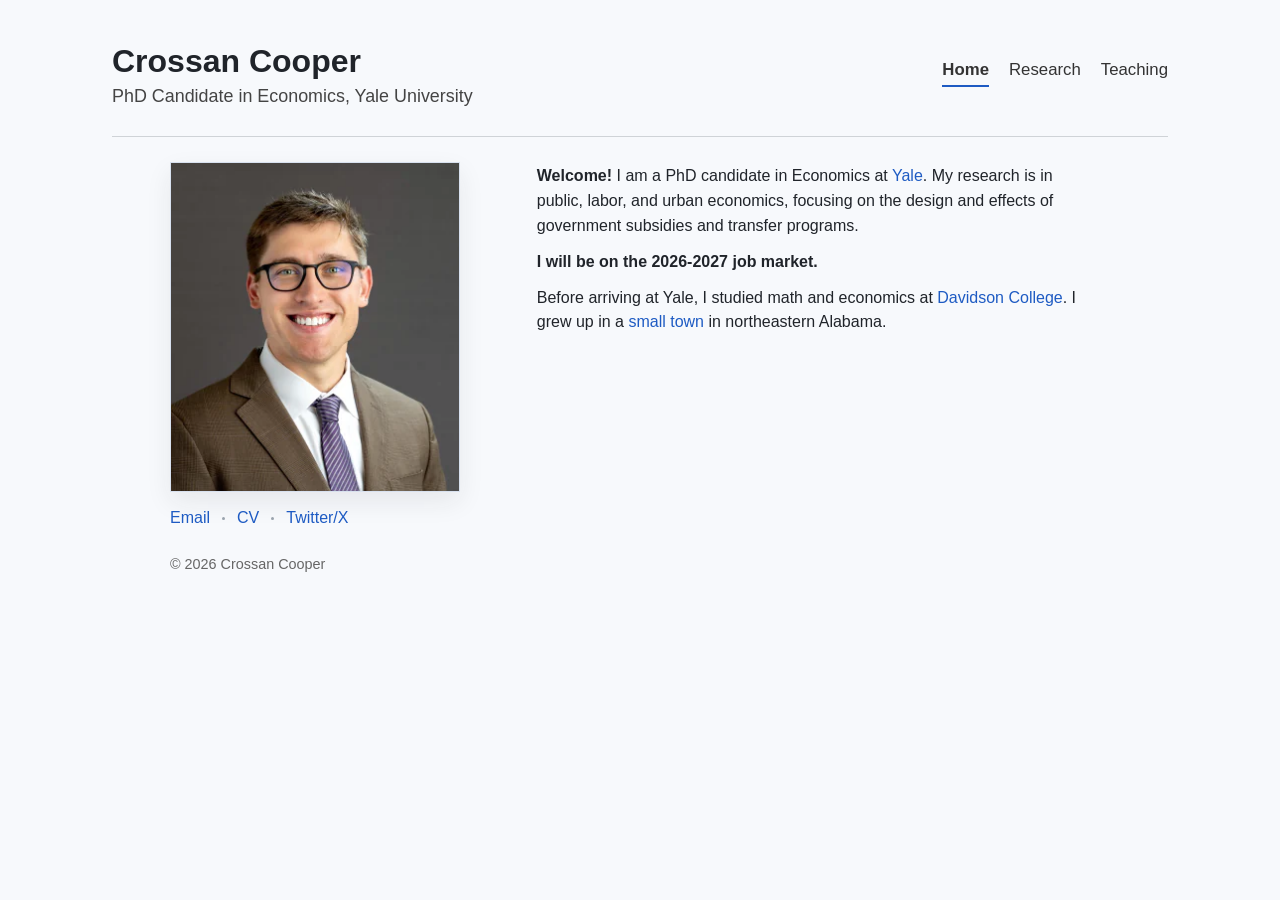
==== index.html @ 5ba70d5b "Update research summary" ====
<!DOCTYPE html>
<html lang="en">
<head>
  <meta charset="UTF-8" />
  <meta name="viewport" content="width=device-width, initial-scale=1.0" />
  <meta name="description" content="Academic website of Crossan Cooper" />
  <title>Crossan Cooper | Home</title>
  <link rel="stylesheet" href="styles.css" />
</head>
<body>
  <div class="page-wrap">
    <header class="site-header">
      <div class="identity">
        <h1><a href="index.html">Crossan Cooper</a></h1>
        <p class="identity-title">PhD Candidate in Economics,<span class="title-break"> Yale University</span></p>
      </div>
      <nav class="top-nav">
        <a class="current" href="index.html">home</a>
        <a href="research.html">research</a>
        <a href="teaching.html">teaching</a>
      </nav>
    </header>

    <div class="header-rule"></div>

    <main class="main-content">
      <section class="home-intro">
        <div class="home-media">
          <img
            src="Crossan_Cooper-580.webp"
            srcset="Crossan_Cooper-290.webp 290w, Crossan_Cooper-580.webp 580w"
            sizes="(max-width: 720px) 240px, 290px"
            width="290"
            height="330"
            alt="Crossan Cooper"
            decoding="async"
            fetchpriority="high"
          />
          <ul class="contact-list">
            <li><a href="mailto:crossan.cooper@yale.edu">Email</a></li>
            <li><a href="resumes/Cooper_Crossan_CV.pdf" target="_blank" rel="noreferrer">CV</a></li>
            <li><a href="https://twitter.com/crossan_you_up" target="_blank" rel="noreferrer">Twitter/X</a></li>
          </ul>
        </div>
        <div class="home-copy">
          <p>
  <strong>Welcome!</strong> I am a PhD candidate in Economics at
  <a href="https://economics.yale.edu/" target="_blank" rel="noreferrer">Yale</a>. My research is in public, labor, and urban economics, focusing on the design and effects of government subsidies and transfer programs.</p>


  <p>
  <strong>I will be on the 2026-2027 job market.</strong> 
</p>

          <p>
            Before arriving at Yale, I studied math and economics at
            <a href="https://www.davidson.edu/" target="_blank" rel="noreferrer">Davidson College</a>. I grew up in
            a <a href="https://alabama.travel/article/alabamas-hidden-gem-scottsboro" target="_blank" rel="noreferrer">small town</a>
            in northeastern Alabama.
          </p>
        </div>
      </section>
    </main>

    <footer>
      <p>&copy; <span id="year"></span> Crossan Cooper</p>
    </footer>
  </div>

  <script src="script.js"></script>
</body>
</html>
---- styles.css ----
* {
  box-sizing: border-box;
}

html,
body {
  margin: 0;
  padding: 0;
}

body {
  font-family: -apple-system, BlinkMacSystemFont, "Segoe UI", Roboto, Helvetica, Arial, sans-serif;
  color: #20242a;
  background: #f7f9fc;
  line-height: 1.55;
  font-size: 16px;
}

a {
  color: #1e5bc3;
  text-decoration: none;
  text-underline-offset: 0.16em;
}

a:hover,
a:focus {
  color: #17458f;
  text-decoration: underline;
}

.page-wrap {
  max-width: 1120px;
  margin: 0 auto;
  padding: 2.75rem 2rem 2rem;
}

.site-header {
  display: flex;
  justify-content: space-between;
  align-items: flex-start;
  gap: 1.5rem;
}

.identity h1 {
  margin: 0;
  font-size: clamp(1.55rem, 2.5vw, 2.2rem);
  line-height: 1.1;
  color: #20242a;
  font-weight: 700;
}

.identity h1 a {
  color: inherit;
  text-decoration: none;
}

.identity h1 a:hover,
.identity h1 a:focus {
  color: #1e5bc3;
  text-decoration: none;
}

.identity p {
  margin: 0.4rem 0 0;
  font-size: clamp(0.95rem, 1.4vw, 1.35rem);
  line-height: 1.2;
  color: #444;
}

.identity-title {
  white-space: nowrap;
}

.title-break {
  white-space: nowrap;
}

.top-nav {
  margin-left: auto;
  padding-top: 0.8rem;
  display: flex;
  flex-wrap: wrap;
  justify-content: flex-end;
  row-gap: 0.25rem;
}

.top-nav a {
  text-decoration: none;
  margin-left: 1.25rem;
  padding-bottom: 0.16rem;
  border-bottom: 2px solid transparent;
  font-size: clamp(1.05rem, 1.1vw, 1.35rem);
  color: #333;
  text-transform: capitalize;
}

.top-nav a:hover,
.top-nav a:focus {
  border-bottom-color: #9db4d8;
  color: #1e5bc3;
  text-decoration: none;
}

.top-nav a.current {
  text-decoration: none;
  font-weight: 600;
  border-bottom-color: #1e5bc3;
}

.header-rule {
  margin-top: 1.8rem;
  border-bottom: 1px solid #cfd3d7;
}

.main-content {
  max-width: 940px;
  margin: 0 auto;
  padding-top: 1.6rem;
}

.main-content.centered-content {
  margin: 0 auto;
}

.home-intro {
  display: grid;
  grid-template-columns: 290px minmax(0, 1fr);
  gap: clamp(2rem, 6vw, 5rem);
  align-items: start;
}

.home-intro img {
  width: 290px;
  height: auto;
  object-fit: cover;
  display: block;
  border: 1px solid #d8e1ef;
  box-shadow: 0 10px 24px rgba(32, 36, 42, 0.08);
}

.contact-list {
  list-style: none;
  margin: 0.85rem 0 0;
  padding: 0;
  display: flex;
  flex-wrap: wrap;
  gap: 0.2rem 0.75rem;
  align-items: center;
}

.contact-list li {
  margin: 0;
}

.contact-list li:not(:last-child)::after {
  content: "";
  display: inline-block;
  width: 3px;
  height: 3px;
  margin-left: 0.75rem;
  border-radius: 50%;
  background: #9aa3ad;
  vertical-align: middle;
}

.home-copy {
  max-width: 34rem;
  padding-top: 0.1rem;
}

main h2,
main h3,
main h4 {
  margin: 0 0 0.45rem;
  line-height: 1.3;
  color: #20242a;
}

main h3,
main h4 {
  margin-top: 1rem;
}

main p,
main ul,
main ol {
  margin: 0 0 0.7rem;
}

main ul,
main ol {
  padding-left: 1.25rem;
}

footer {
  max-width: 940px;
  margin: 1.4rem auto 0;
  color: #666;
  font-size: 0.9rem;
}

.paper-list {
  list-style: none;
  margin: 0 0 1.15rem;
  padding: 0;
}

.paper-list > .paper-item {
  list-style: none;
  padding: 0.95rem 0;
  border-top: 1px solid #dfe5ee;
}

.paper-list .paper-item:last-child {
  border-bottom: 1px solid #dfe5ee;
}

.compact-section-heading {
  padding-bottom: 0.45rem;
  border-bottom: 1px solid #dfe5ee;
}

.compact-paper-list {
  margin-top: 0.15rem;
}

.compact-paper-list > .paper-item {
  padding: 0.25rem 0 0.45rem;
  border-top: 0;
}

.compact-paper-list > .paper-item:last-child {
  border-bottom: 0;
}

.paper-title,
.paper-meta {
  margin: 0;
}

.paper-title {
  line-height: 1.4;
}

.paper-meta {
  margin-top: 0.2rem;
  color: #59616c;
  font-size: 0.94rem;
}

.paper-press {
  margin-top: 0.25rem;
}

.media-label {
  font-size: 0.88rem;
  font-style: italic;
}

.coauthor-link {
  text-decoration: none;
}

.media-link {
  text-decoration: none;
}

.paper-links {
  display: inline;
  margin-left: 0.22rem;
  white-space: nowrap;
  font-weight: 400;
}

.paper-links a {
  text-decoration: none;
}

.abstract-toggle {
  display: inline;
  margin: 0;
  padding: 0;
  border: 0;
  background: transparent;
  color: #1e5bc3;
  font: inherit;
  line-height: inherit;
  text-decoration: none;
  cursor: pointer;
}

.abstract-toggle:hover,
.abstract-toggle:focus {
  color: #17458f;
  text-decoration: underline;
  text-underline-offset: 0.16em;
}

.abstract-toggle:focus {
  outline: 2px solid #9db4d8;
  outline-offset: 3px;
}

.bracketed-link:hover,
.bracketed-link:focus {
  text-decoration: none;
}

.bracketed-link:hover .bracketed-link-label,
.bracketed-link:focus .bracketed-link-label {
  text-decoration: underline;
  text-underline-offset: 0.16em;
}

.paper-abstract {
  margin-top: 0.35rem;
  margin-bottom: 0.75rem;
  padding: 0.75rem 0.9rem;
  border: 1px solid #d8e1ef;
  border-left: 3px solid #9db4d8;
  border-radius: 4px;
  background: #f6f8fb;
  font-size: 0.92rem;
  color: #555;
}

.teaching-section {
  margin-top: 1.15rem;
}

.course-list {
  margin: 0.2rem 0 1.25rem;
}

.course-item {
  padding: 0.65rem 0;
  border-bottom: 1px solid #e3e8ef;
}

.course-item:last-child {
  border-bottom: 0;
}

.course-title,
.course-meta {
  margin: 0;
}

.course-title {
  line-height: 1.4;
}

.course-meta {
  margin-top: 0.18rem;
  color: #59616c;
  font-size: 0.94rem;
}

.comment-list {
  display: grid;
  gap: 0.65rem;
  margin-top: 0.75rem;
}

.student-comment {
  margin: 0;
  padding: 0.65rem 0.85rem;
  border-left: 3px solid #9db4d8;
  background: #f6f8fb;
  color: #4f5863;
  font-size: 0.95rem;
  line-height: 1.5;
}

@media (max-width: 980px) {
  .page-wrap {
    padding: 1.25rem 1rem 1.5rem;
  }

  .site-header {
    flex-direction: column;
    align-items: center;
    gap: 0.6rem;
  }

  .identity {
    text-align: center;
  }

  .top-nav {
    padding-top: 0;
    width: 100%;
    text-align: center;
    justify-content: center;
  }

  .top-nav a {
    margin-left: 0.5rem;
    margin-right: 0.5rem;
    font-size: 1.15rem;
  }

  .header-rule {
    margin-top: 1rem;
  }

  .home-intro {
    grid-template-columns: 1fr;
    gap: 1rem;
  }

  .home-media {
    text-align: center;
  }

  .home-intro img {
    margin: 0 auto;
  }

  .contact-list {
    justify-content: center;
    text-align: center;
  }
}

@media (max-width: 720px) {
  .identity-title {
    white-space: normal;
  }

  .title-break {
    display: block;
  }

  .home-intro img {
    width: 240px;
    height: auto;
  }
}
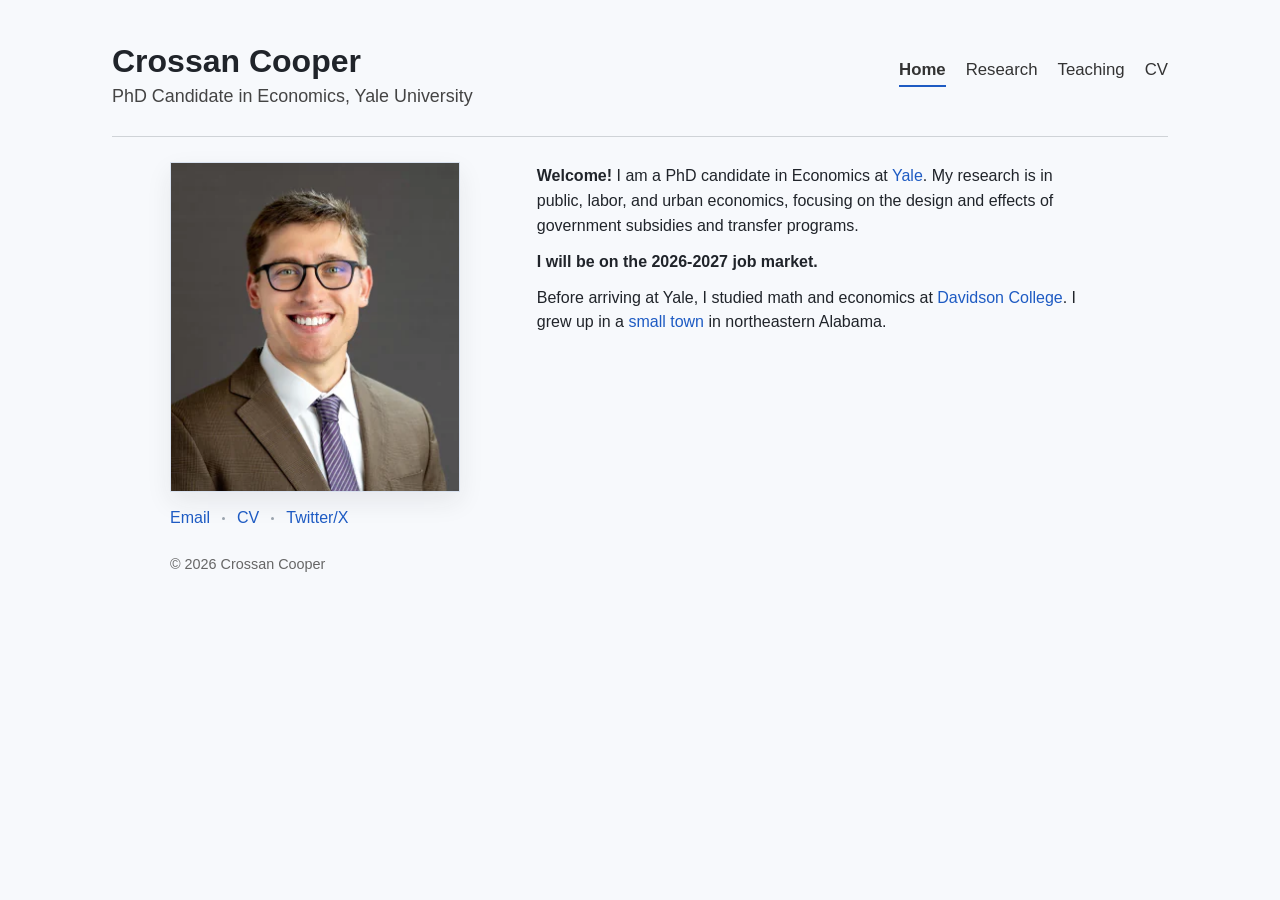
==== commit adf32e37: "Updated CV page" ====
--- a/index.html
+++ b/index.html
@@ -18,6 +18,7 @@
         <a class="current" href="index.html">home</a>
         <a href="research.html">research</a>
         <a href="teaching.html">teaching</a>
+        <a href="resumes/Cooper_Crossan_CV.pdf" target="_blank" rel="noreferrer">CV</a>
       </nav>
     </header>
 
--- a/styles.css
+++ b/styles.css
@@ -248,12 +248,19 @@
   font-size: 0.94rem;
 }
 
+.paper-presentation,
 .paper-press {
   margin-top: 0.25rem;
 }
 
+/* Keep conference names small, with italics limited to the metadata labels. */
+.paper-presentation,
 .media-label {
   font-size: 0.88rem;
+}
+
+.presentation-label,
+.media-label {
   font-style: italic;
 }
 
@@ -269,6 +276,7 @@
   display: inline;
   margin-left: 0.22rem;
   white-space: nowrap;
+  font-size: 0.9rem;
   font-weight: 400;
 }
 
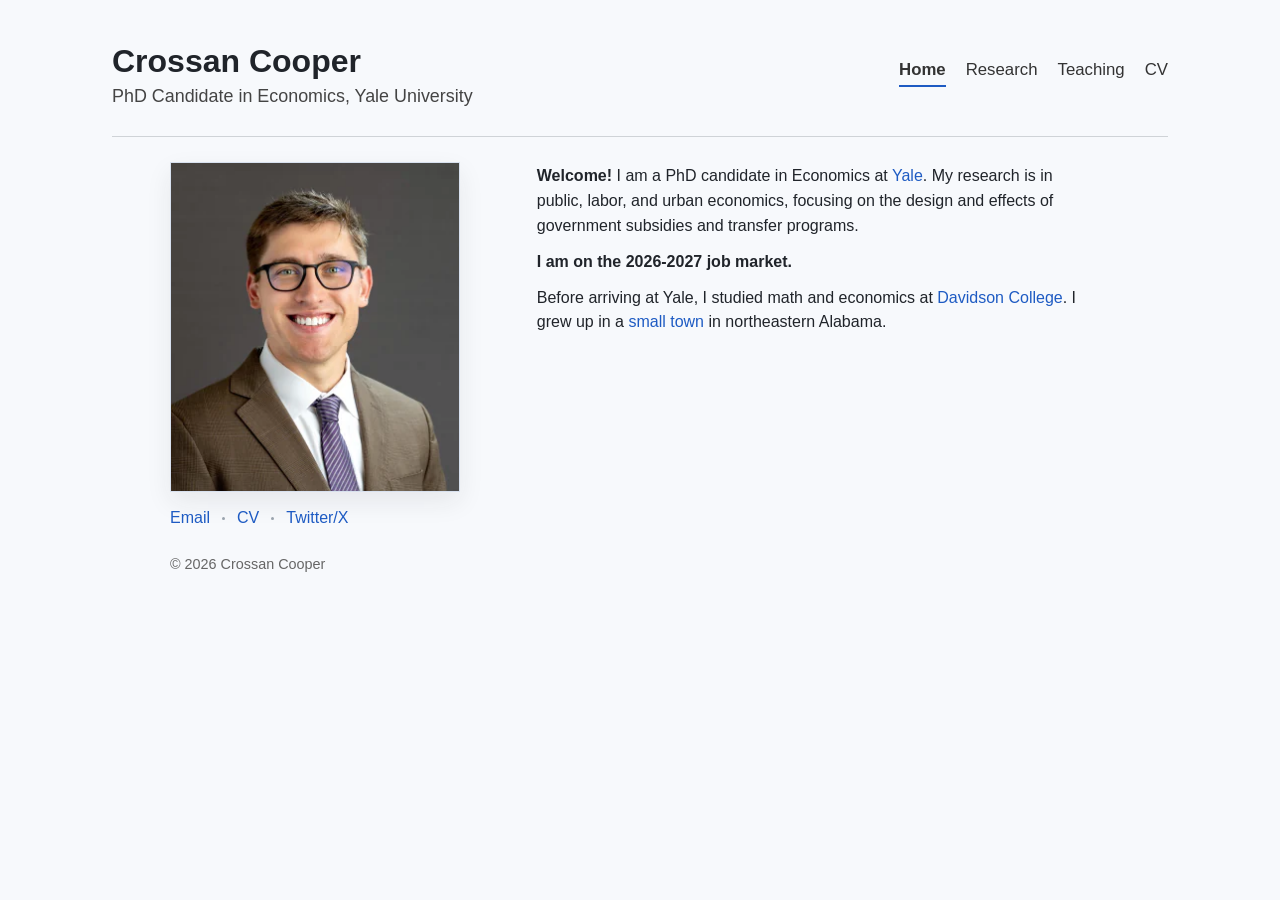
==== commit b2d81632: "Changed language" ====
--- a/index.html
+++ b/index.html
@@ -18,7 +18,7 @@
         <a class="current" href="index.html">home</a>
         <a href="research.html">research</a>
         <a href="teaching.html">teaching</a>
-        <a href="resumes/Cooper_Crossan_CV.pdf" target="_blank" rel="noreferrer">CV</a>
+        <a href="resumes/Cooper_Crossan_CV.pdf">CV</a>
       </nav>
     </header>
 
@@ -39,7 +39,7 @@
           />
           <ul class="contact-list">
             <li><a href="mailto:crossan.cooper@yale.edu">Email</a></li>
-            <li><a href="resumes/Cooper_Crossan_CV.pdf" target="_blank" rel="noreferrer">CV</a></li>
+            <li><a href="resumes/Cooper_Crossan_CV.pdf">CV</a></li>
             <li><a href="https://twitter.com/crossan_you_up" target="_blank" rel="noreferrer">Twitter/X</a></li>
           </ul>
         </div>
@@ -50,7 +50,7 @@
 
 
   <p>
-  <strong>I will be on the 2026-2027 job market.</strong> 
+  <strong>I am on the 2026-2027 job market.</strong>
 </p>
 
           <p>
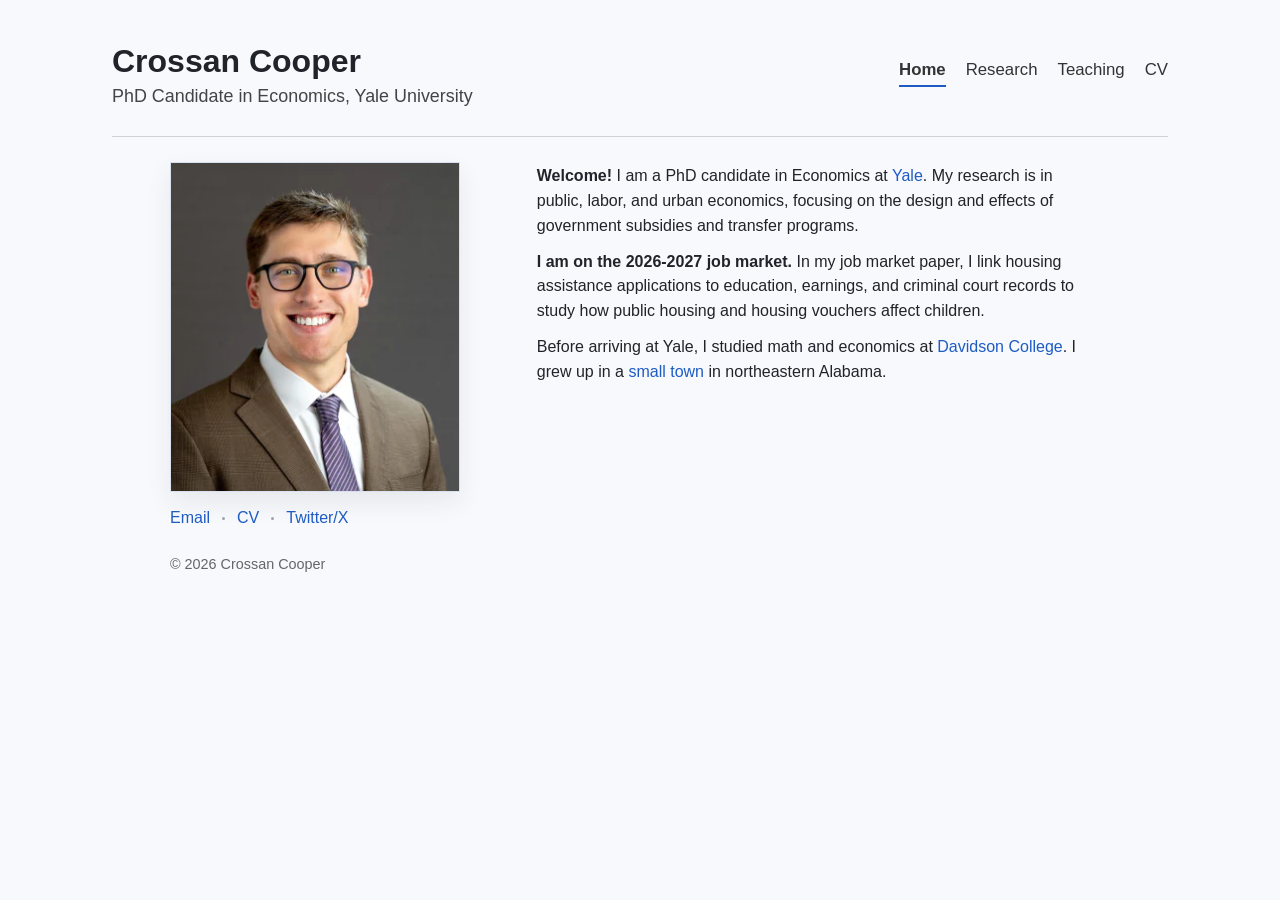
==== commit e48f5dfa: "Slight changes" ====
--- a/index.html
+++ b/index.html
@@ -50,7 +50,7 @@
 
 
   <p>
-  <strong>I am on the 2026-2027 job market.</strong>
+  <strong>I am on the 2026-2027 job market.</strong> In my job market paper, I link housing assistance applications to education, earnings, and criminal court records to study how public housing and housing vouchers affect children.
 </p>
 
           <p>
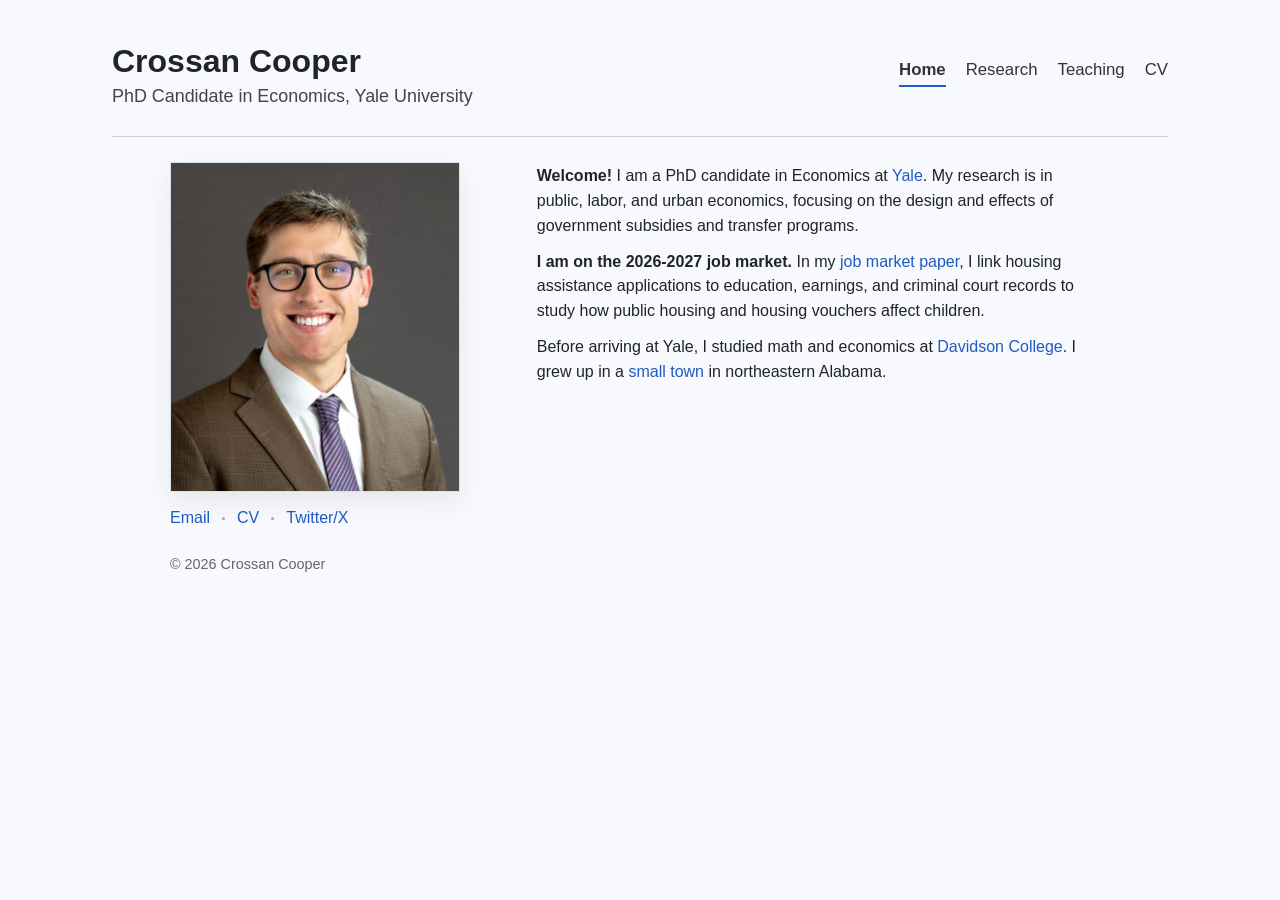
==== commit 27c6ec4e: "Updated JMP" ====
--- a/index.html
+++ b/index.html
@@ -50,7 +50,7 @@
 
 
   <p>
-  <strong>I am on the 2026-2027 job market.</strong> In my job market paper, I link housing assistance applications to education, earnings, and criminal court records to study how public housing and housing vouchers affect children.
+  <strong>I am on the 2026-2027 job market.</strong> In my <a href="Cooper_JMP_Public.pdf">job market paper</a>, I link housing assistance applications to education, earnings, and criminal court records to study how public housing and housing vouchers affect children.
 </p>
 
           <p>
